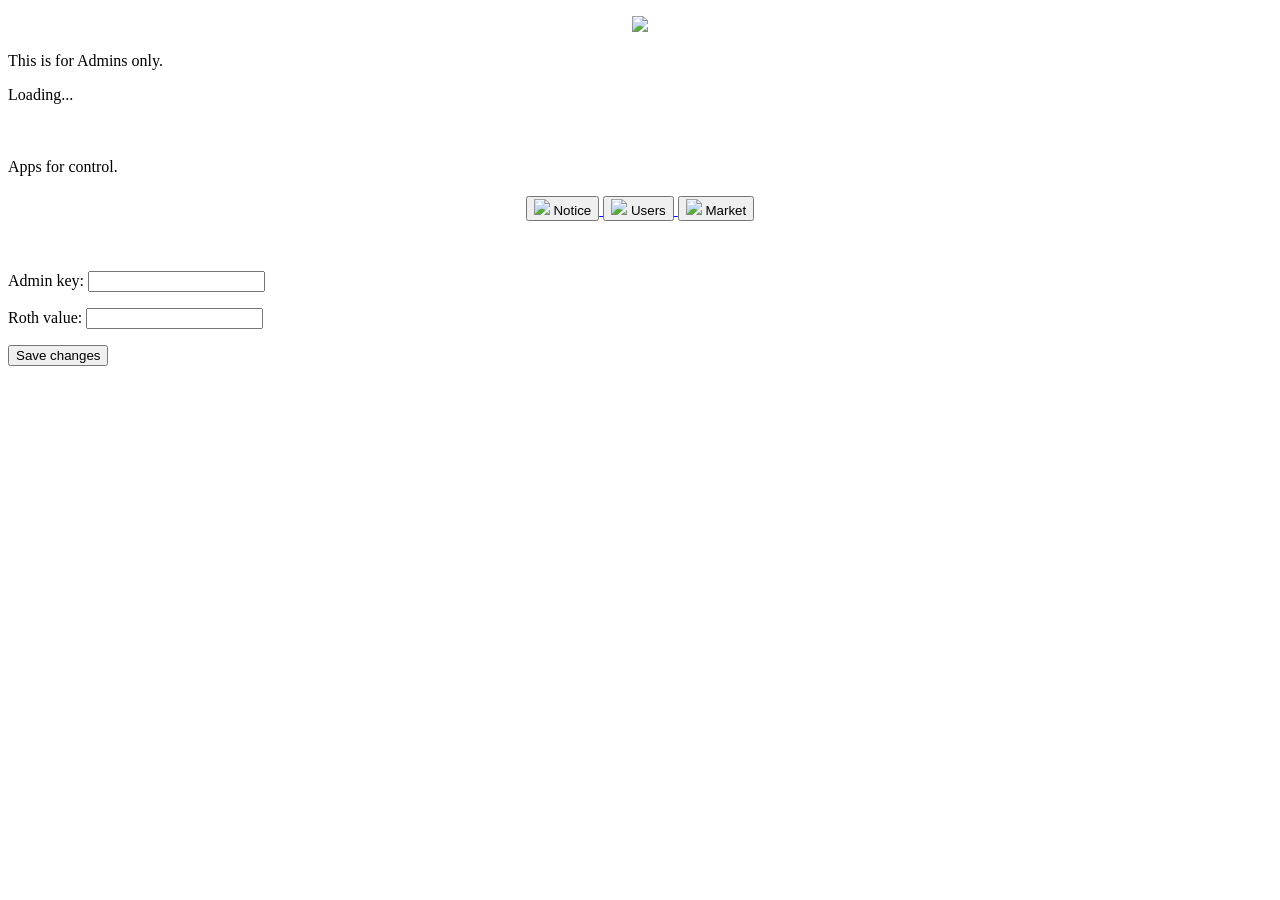
==== index.html @ cf636f40 "Add files via upload" ====
<!DOCTYPE html>
<html lang="en">
<head>
    <meta charset="UTF-8">
    <meta name="viewport" content="width=device-width, initial-scale=1.0">
    <title>MineRoth | Admins' apps</title>
    <link rel="stylesheet" href="assets/admin.css">
</head>
<body>
    <p style="text-align: center;">
        <img src="../res/Icon.png" width="40px">
    </p>
    <p class="term">This is for Admins only.</p>
    <p class="term" id="status">Loading...</p>
    <br>
    <div class="pred" style="margin:20px 0;">Apps for control.</div>
    <div style="text-align: center;">
        <a href="notice.html">
            <button class="app">
                <img src="assets/info.svg">
                <span>Notice</span>
            </button>
            </a>
            <a href="users-db.html">
            <button class="app">
                <img src="assets/database.svg">
                <span>Users</span>
            </button>
            </a>
            <a href="market-control.html">
                <button class="app">
                    <img src="assets/zap.svg">
                    <span>Market</span>
                </button>
            </a> 
    </div>
    <form id="chg" class="pred" style="margin:50px 0;">
        <p>Admin key: <input id="ak" type="text" class="inp" required></p>
        <p>Roth value: <input id="rv" type="number" class="inp" required></p>
        <button class="grn-btn pred">Save changes</button>
    </form>
    <script type="importmap">
        {
            "imports": {
                "jquery": "../scripts/jquery-4.module.js"
            }
        }
    </script>
    <div id="secret"></div>
    <script type="module" src="ma7uqi.js"></script>
    <script type="module" src="assets/j2ok_a61.js"></script>
</body>
</html>
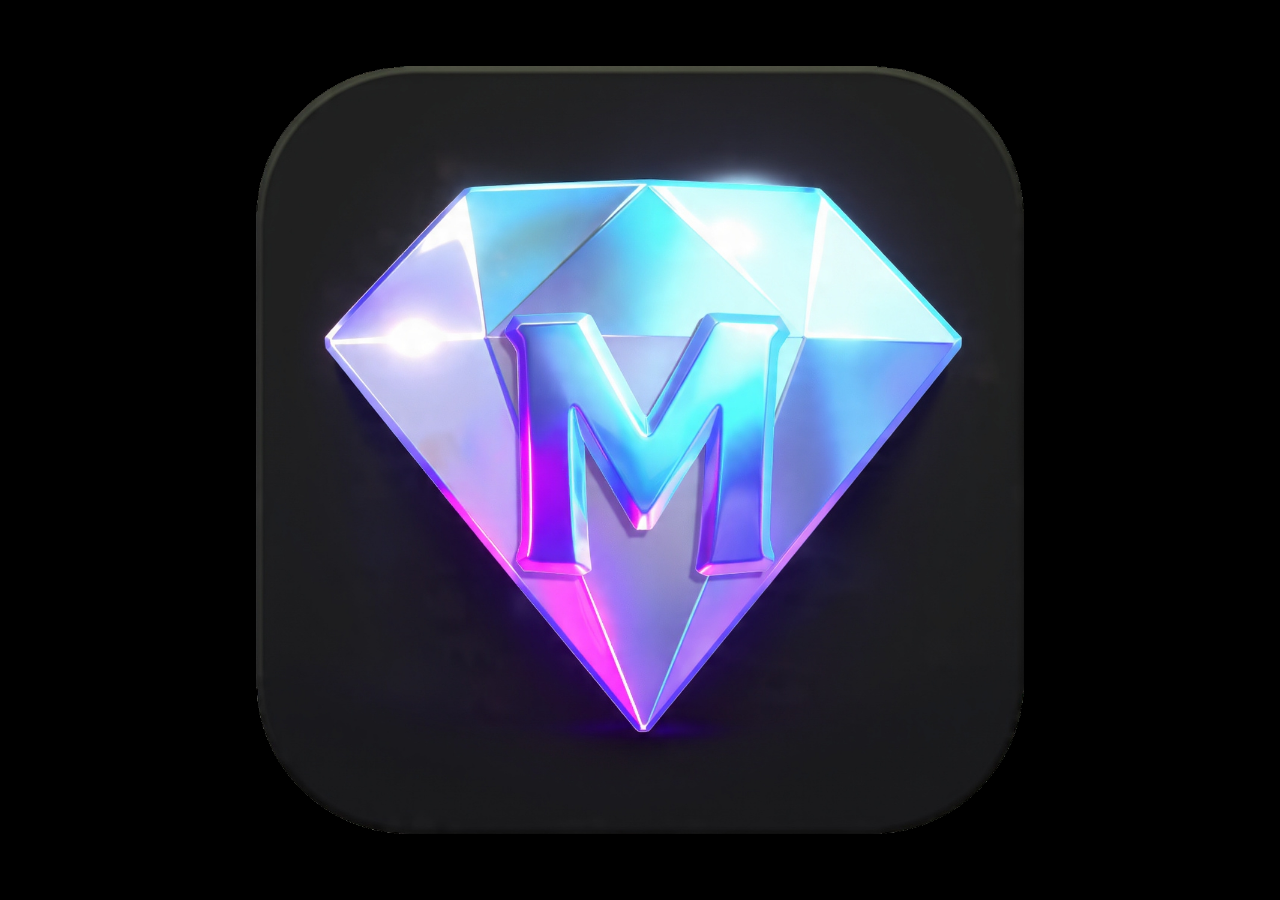
==== commit 0e8ac657: "Add files via upload" ====
--- a/index.html
+++ b/index.html
@@ -8,7 +8,7 @@
 </head>
 <body>
     <p style="text-align: center;">
-        <img src="../res/Icon.png" width="40px">
+        <img src="res/Icon.png" width="40px">
     </p>
     <p class="term">This is for Admins only.</p>
     <p class="term" id="status">Loading...</p>
@@ -42,7 +42,7 @@
     <script type="importmap">
         {
             "imports": {
-                "jquery": "../scripts/jquery-4.module.js"
+                "jquery": "scripts/jquery-4.module.js"
             }
         }
     </script>
--- a/assets/admin.css
+++ b/assets/admin.css
@@ -0,0 +1,165 @@
+:root {
+    --card-bg: #0d1b2a;
+    --text-color: #ffffff;
+    --text-muted: #8390a5;
+    --primary-blue: #2563eb;
+    --accent-violet: #8a2be2;
+    --border-color: #1e293b;
+    --input-bg: #050811;
+}
+
+* {
+    user-select: none;
+}
+
+#secret {
+    position: absolute;
+    left:0;
+    background-color: black;
+    background-image: url(../res/Icon.png);
+    background-repeat: no-repeat;
+    background-position: center;
+    background-size: 60%;
+    top:0;
+    width: 100%; height: 100%;
+}
+
+.app {
+    background-color: var(--card-bg);
+    color: var(--text-muted);
+    border: 1px solid var(--border-color);
+    border-radius: 10px;
+    padding: 10px;
+    width: 70px;
+    height: 70px;
+}
+
+.inp {
+    background-color: var(--input-bg);
+    border: 1px solid var(--border-color);
+    color: var(--text-color);
+    border-radius: 10px;
+    padding: 5px 10px;
+    outline: none;
+}
+
+body {
+    font-family: 'Segoe UI', Tahoma, Geneva, Verdana, sans-serif;
+    background-color: whitesmoke;
+    color: #ffffff;
+    padding: 10px;
+    background-image: url(../res/bg2.png);
+    background-size: 60%;
+    background-blend-mode: soft-light;
+}
+
+.term {
+    color: var(--text-muted);
+    font-family: monospace,sans-serif;
+}
+
+.cls {
+    background-color: darkblue;
+    color: white;
+    padding: 10px 20px;
+    border: none;
+    border-radius: 10px;
+    transition: 0.3s;
+}
+.cls:active {
+    transform: translateY(-8px) scaleZ(1.1);
+}
+
+.pred {
+    padding: 10px;
+    background-color: var(--card-bg);
+    border-radius: 10px;
+    border: 1px solid var(--border-color);
+}
+.pred p {
+    color: var(--text-muted);
+}
+
+.compare {
+    border-spacing: 0;
+    width: 100%;
+    letter-spacing: 2px;
+}
+.selected {
+    background-color: var(--accent-violet);
+}
+.selected2 {
+    background-color: var(--text-muted);
+    color: var(--card-bg);
+}
+
+.payer {
+    margin: 0 10px;
+}
+.payer input {
+    border-top-left-radius: 20px;
+    border-bottom-left-radius: 20px;
+    width: 70%;
+    border: none;
+    height: 99%;
+    padding: 0 15px;
+    outline: none;
+}
+.payer button {
+    width: 30%;
+    height: 100%;
+    outline: none;
+    border: none;
+    border-top-right-radius: 20px;
+    border-bottom-right-radius: 20px;
+    background: linear-gradient(135deg, var(--primary-blue), var(--accent-violet));
+}
+
+.compare td,.compare th{
+    padding: 10px;
+    border-right: 1px solid var(--text-muted);
+    border-top: 1px solid var(--text-muted);
+}
+table {
+    border-radius: 10px;
+    overflow: hidden;
+    border: 1px solid var(--text-muted);
+}
+table th {
+    background-color: var(--border-color);
+    color: var(--text-muted);
+}
+.grn-btn {
+    background-image: linear-gradient(#99ff25,lime);
+    box-shadow: 0 5px 4px -2px #00a7004f;
+}
+
+.snt-btn {
+    background-image: linear-gradient(#111111,black);
+    color: white;
+    box-shadow: 0 5px 4px -2px #00000060;
+}
+
+.red-btn {
+    background-image: linear-gradient(#ff5031,red);
+    color: white;
+    box-shadow: 0 5px 4px -2px #ff00006c;
+}
+
+.prd {
+    margin: 5px;
+    border: none;
+    padding: 10px 20px;
+    font-size: 16px;
+    letter-spacing: 2px;
+    border-radius: 20px;
+    transition: 0.5s;
+}
+.prd:disabled {
+    opacity: 0.5;
+}
+.prd:active {
+    filter: brightness(180%);
+    transform: translateY(-8px) scale(1.2,1.2);
+}
+
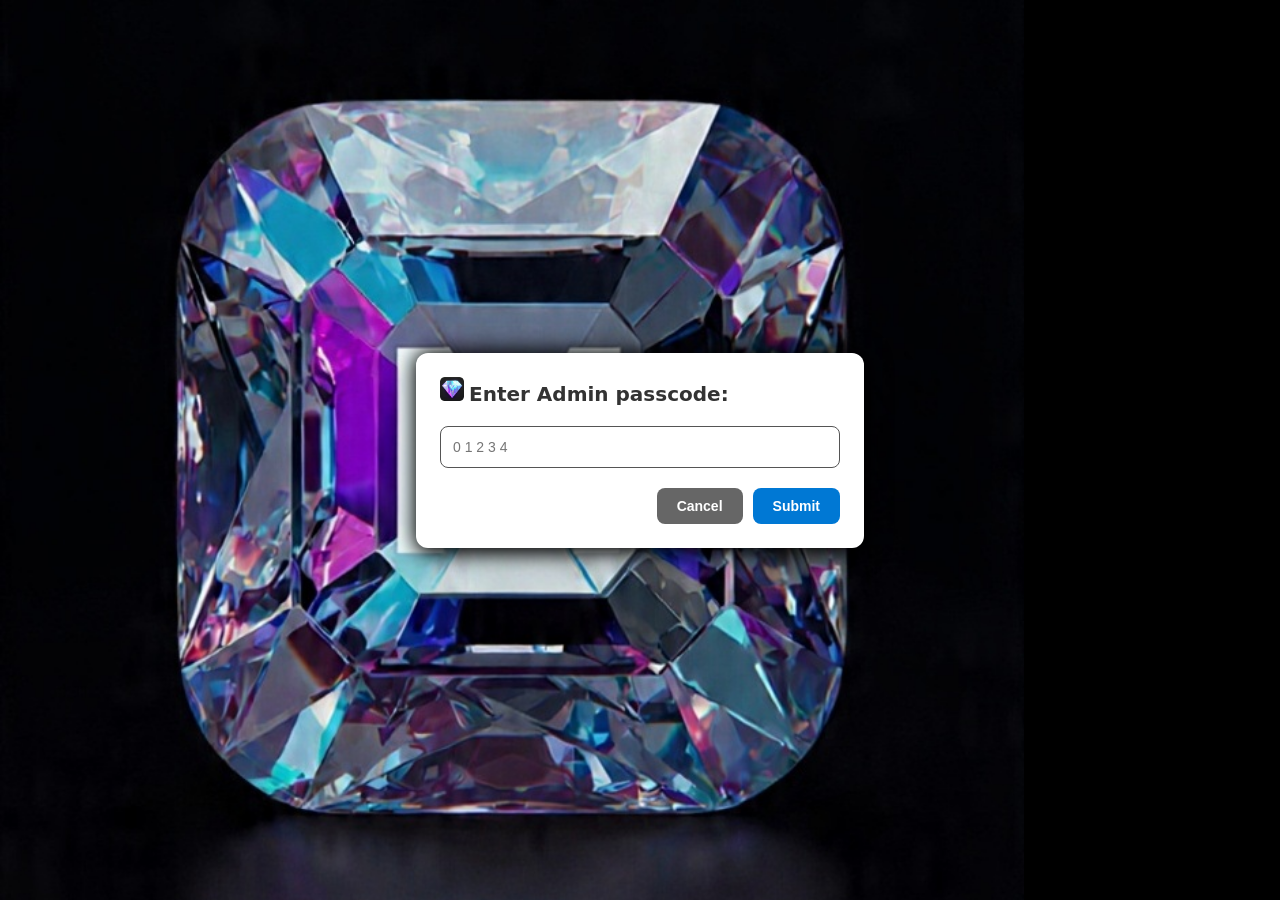
==== commit c04d18e1: "Add files via upload" ====
--- a/index.html
+++ b/index.html
@@ -42,7 +42,7 @@
     <script type="importmap">
         {
             "imports": {
-                "jquery": "scripts/jquery-4.module.js"
+                "jquery": "./scripts/jquery-4.module.js"
             }
         }
     </script>
